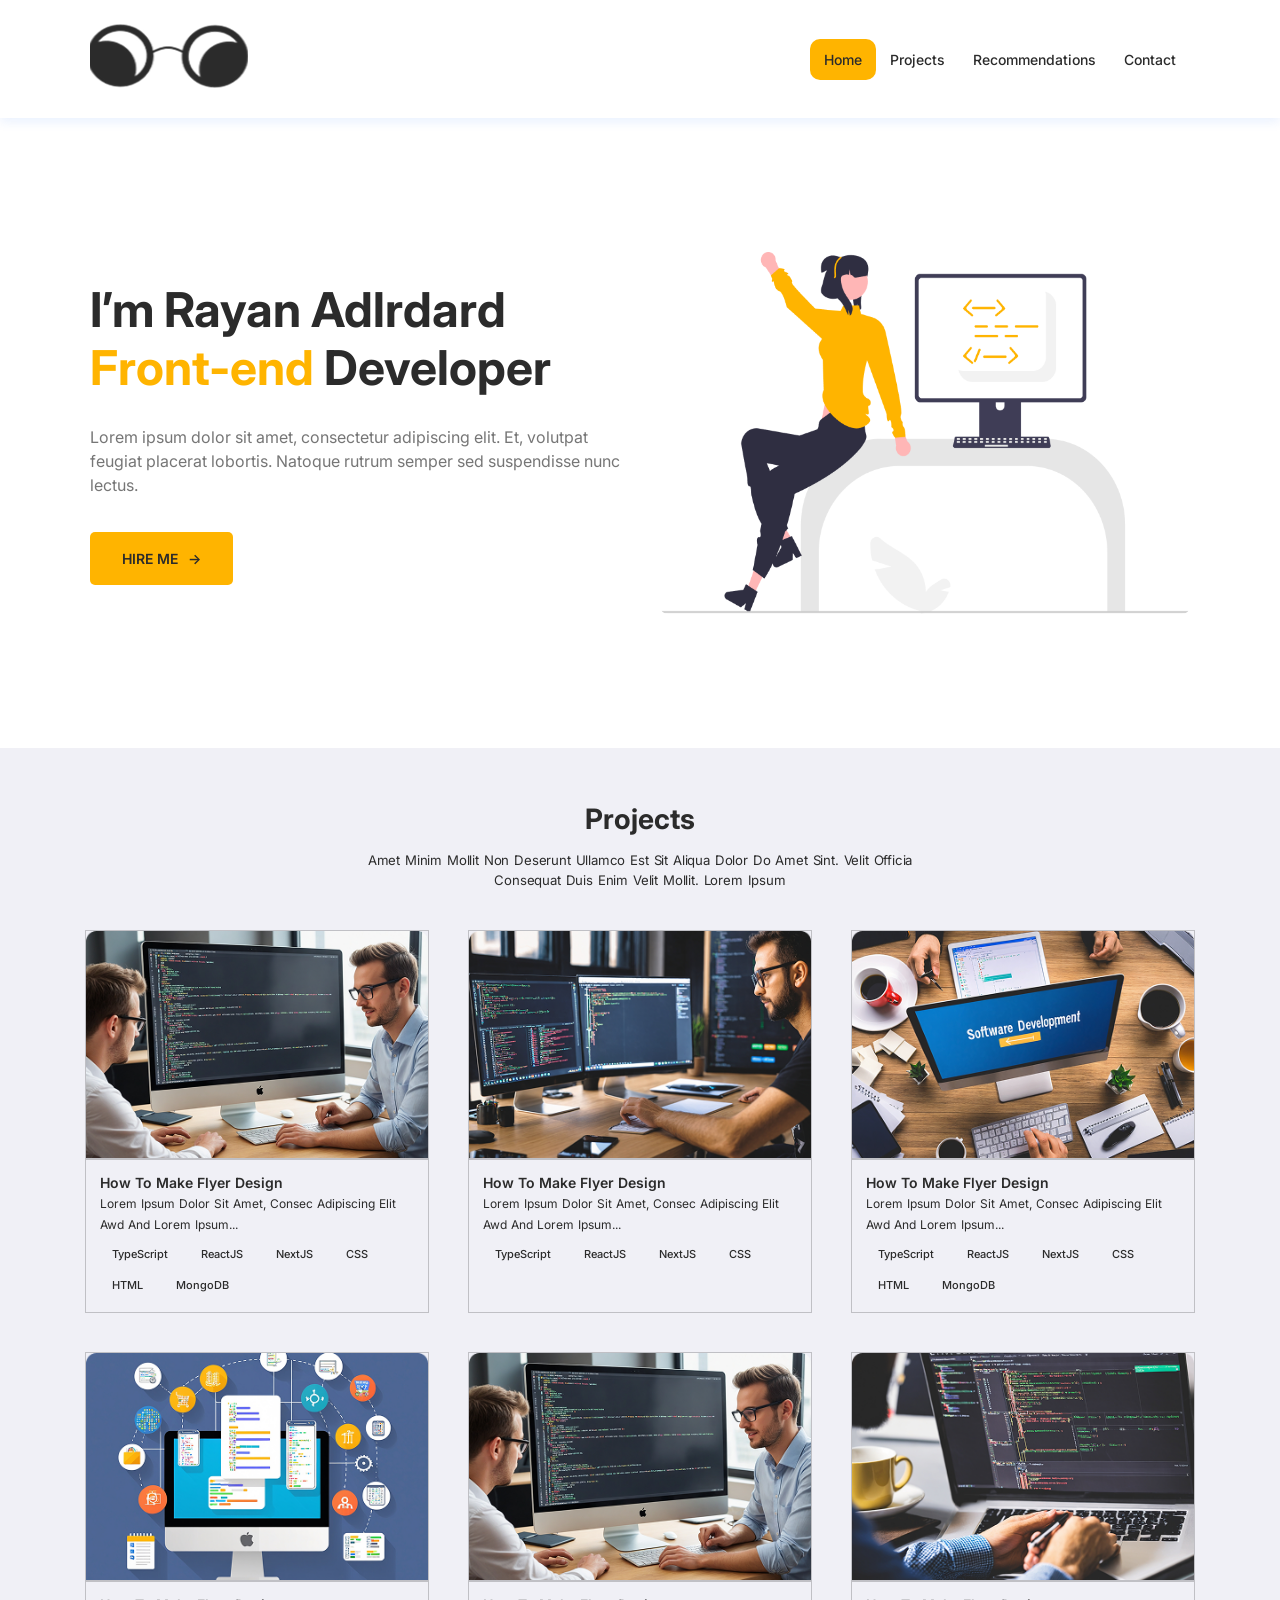
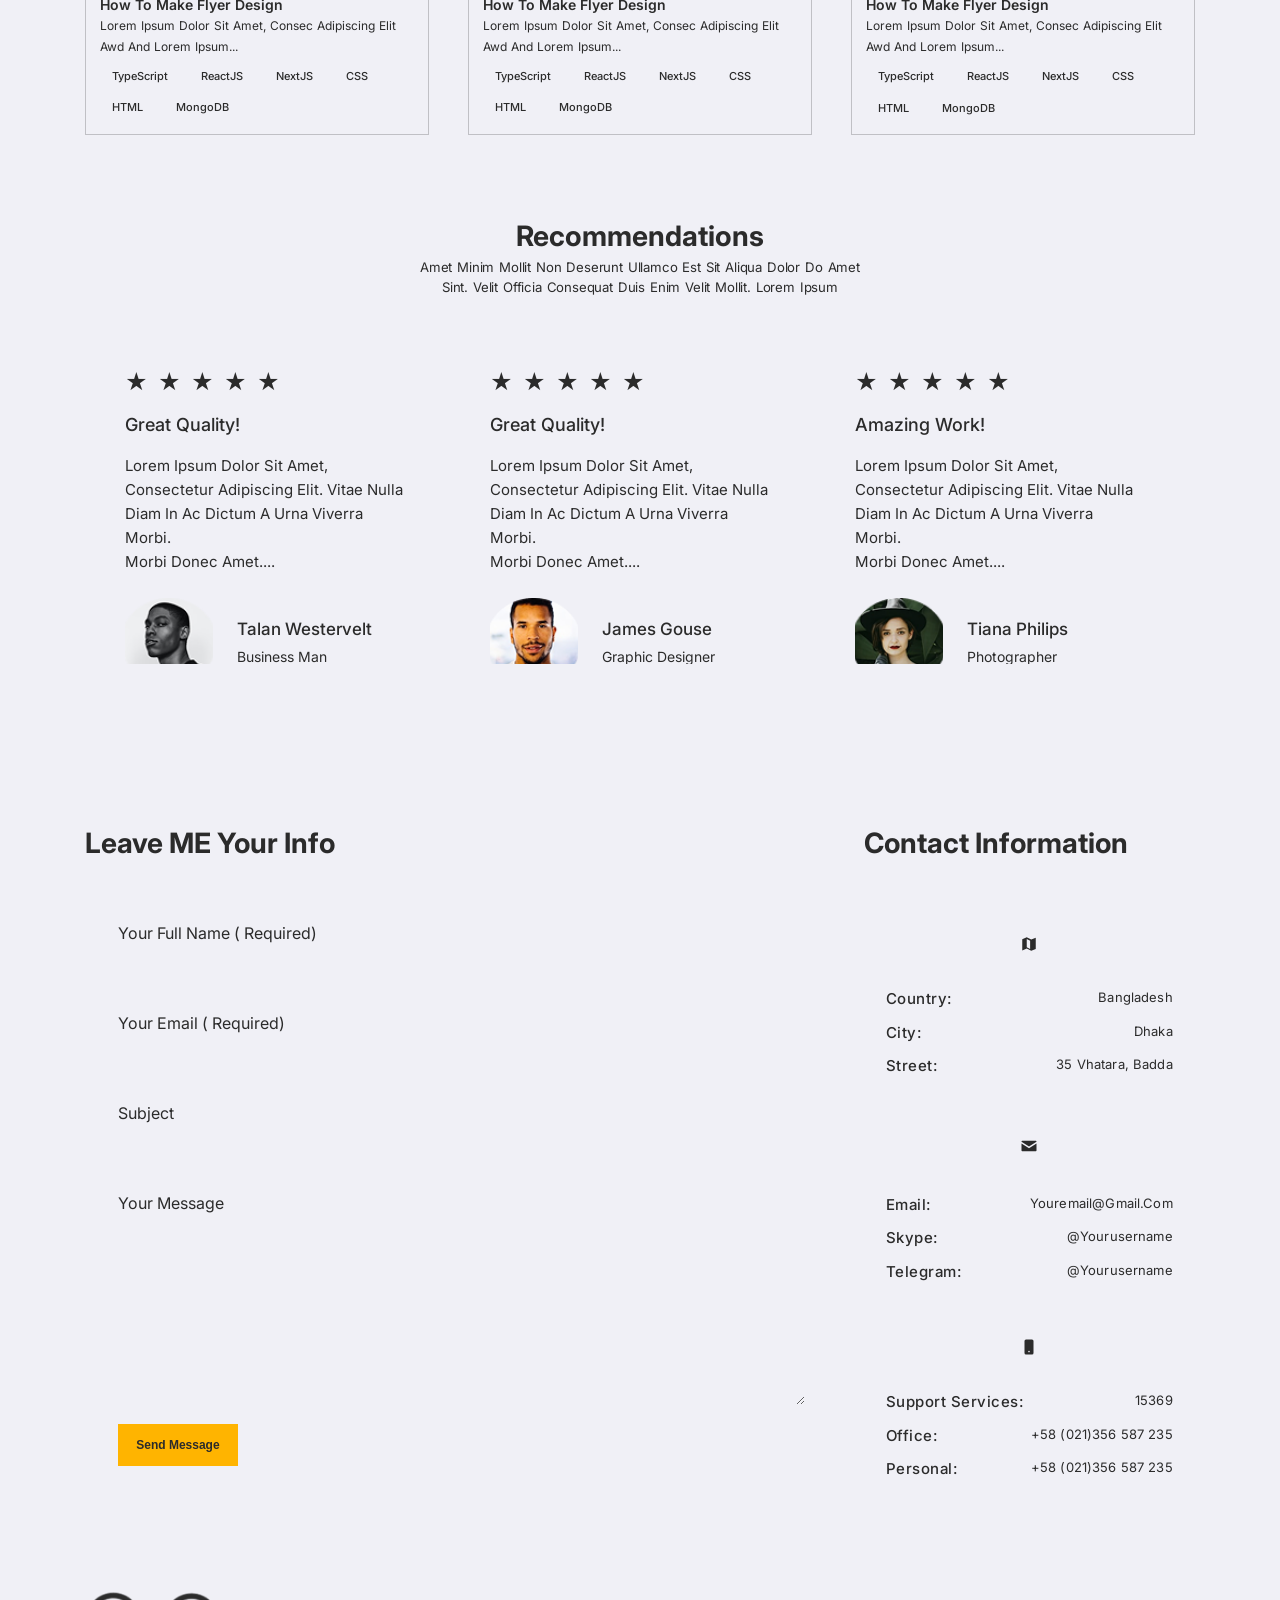
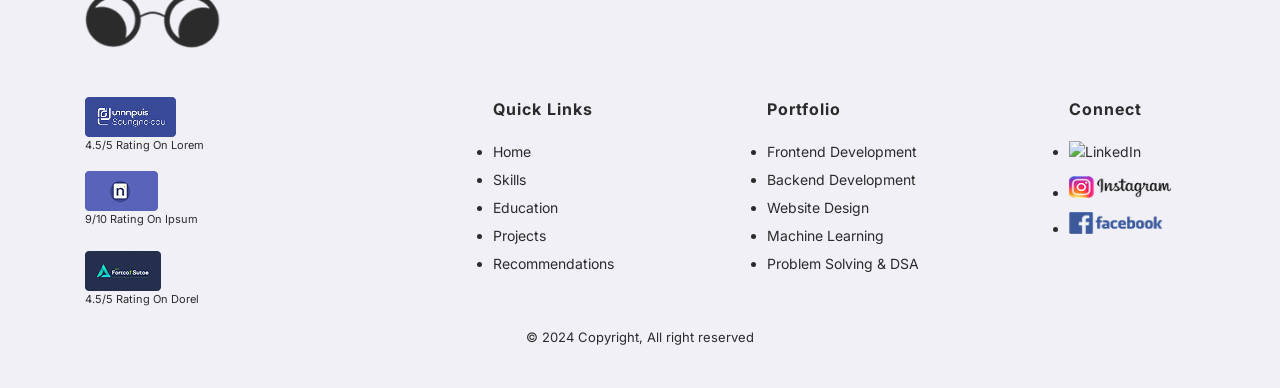
==== portfolio/index.html @ 2f387c41 "changes in the directory layout" ====
<!DOCTYPE html>
<html lang="en">
<head>
  <meta charset="UTF-8">
  <meta name="viewport" content="width=1440px, initial-scale=1.0">
  <title>Rayan Adlrdard | Portfolio</title>
  <link rel="preconnect" href="https://fonts.googleapis.com">
  <link rel="preconnect" href="https://fonts.gstatic.com" crossorigin>
  <link href="https://fonts.googleapis.com/css2?family=Inter:wght@400;500;600;700&display=swap" rel="stylesheet">
  <link rel="stylesheet" href="/css/style.css">
</head>
<body>
  <header class="header">
    <a href="#home" class="logo">
        <svg width="158" height="76" viewBox="0 0 158 76" fill="none" xmlns="http://www.w3.org/2000/svg" xmlns:xlink="http://www.w3.org/1999/xlink">
            <rect width="158" height="76" fill="url(#pattern0_1_824)"/>
            <defs>
                <pattern id="pattern0_1_824" patternContentUnits="objectBoundingBox" width="1" height="1">
                    <use xlink:href="#image0_1_824" transform="matrix(0.00624692 0 0 0.012987 -0.024741 0)"/>
                </pattern>
                <image id="image0_1_824" width="168" height="77" preserveAspectRatio="none" xlink:href="/assets/Logo.png"/>
            </defs>
        </svg>
    </a>

    <nav class="navbar">
      <a href="#home" class="active">Home</a>
      <a href="#projects">Projects</a>
      <a href="#recommendations">Recommendations</a>
      <a href="#contact">Contact</a>
    </nav>
  </header>

  <main>

    <!-- Hero -->
    <section id="home" class="hero">
      <div class="hero-content">
        <h1>
          I’m Rayan Adlrdard<br>
          <span>Front-end</span> Developer
        </h1>

        <p>
          Lorem ipsum dolor sit amet, consectetur adipiscing elit.
          Et, volutpat feugiat placerat lobortis. Natoque rutrum
          semper sed suspendisse nunc lectus.
        </p>

        <a href="#contact" class="btn">
          HIRE ME <span>→</span>
        </a>
      </div>

      <div class="hero-image">
        <img src="/assets/hero.png" alt="Developer illustration">
      </div>
    </section>

     <!-- 3. Projects Showcase -->
  <section class="projects" id="projects">
    <div class="projects-container">
      <div class="section-header">
        <h2 class="section-title">Projects</h2>
        <p class="section-subtitle">
          Amet minim mollit non deserunt ullamco est sit aliqua dolor do amet sint. Velit officia<br>consequat duis enim velit mollit. lorem ipsum
        </p>
      </div>

      <div class="project-grid">
        <!-- How to make Flyer Design -->
        <article class="project-card">
          <div class="project-cover">
            <img src="assets/project1.png" alt="How to make Flyer Design Preview" />
          </div>
          <div class="project-info">
            <h3 class="project-title">How to make Flyer Design</h3>
            <p class="project-desc">Lorem ipsum dolor sit amet, consec adipiscing elit awd and lorem ipsum...</p>
            <div class="project-tags">
              <span class="tag">TypeScript</span>
              <span class="tag">ReactJS</span>
              <span class="tag">NextJS</span>
              <span class="tag">CSS</span>
              <span class="tag">HTML</span>
              <span class="tag">MongoDB</span>
            </div>
          </div>
        </article>
         <!-- How to make Flyer Design -->
        <article class="project-card">
          <div class="project-cover">
            <img src="assets/project2.png" alt="How to make Flyer Design Preview" />
          </div>
          <div class="project-info">
            <h3 class="project-title">How to make Flyer Design</h3>
            <p class="project-desc">Lorem ipsum dolor sit amet, consec adipiscing elit awd and lorem ipsum...</p>
            <div class="project-tags">
              <span class="tag">TypeScript</span>
              <span class="tag">ReactJS</span>
              <span class="tag">NextJS</span>
              <span class="tag">CSS</span>
            </div>
          </div>
        </article>
         <!-- How to make Flyer Design -->
        <article class="project-card">
          <div class="project-cover">
            <img src="assets/project3.png" alt="How to make Flyer Design Preview" />
          </div>
          <div class="project-info">
            <h3 class="project-title">How to make Flyer Design</h3>
            <p class="project-desc">Lorem ipsum dolor sit amet, consec adipiscing elit awd and lorem ipsum...</p>
            <div class="project-tags">
              <span class="tag">TypeScript</span>
              <span class="tag">ReactJS</span>
              <span class="tag">NextJS</span>
              <span class="tag">CSS</span>
              <span class="tag">HTML</span>
              <span class="tag">MongoDB</span>
            </div>
          </div>
        </article>

         <!-- How to make Flyer Design -->
        <article class="project-card">
          <div class="project-cover">
            <img src="assets/project4.png" alt="How to make Flyer Design Preview" />
          </div>
          <div class="project-info">
            <h3 class="project-title">How to make Flyer Design</h3>
            <p class="project-desc">Lorem ipsum dolor sit amet, consec adipiscing elit awd and lorem ipsum...</p>
            <div class="project-tags">
              <span class="tag">TypeScript</span>
              <span class="tag">ReactJS</span>
              <span class="tag">NextJS</span>
              <span class="tag">CSS</span>
              <span class="tag">HTML</span>
              <span class="tag">MongoDB</span>
            </div>
          </div>
        </article>

        <!-- How to make Flyer Design -->
        <article class="project-card">
          <div class="project-cover">
            <img src="assets/project5.png" alt="How to make Flyer Design Preview" />
          </div>
          <div class="project-info">
            <h3 class="project-title">How to make Flyer Design</h3>
            <p class="project-desc">Lorem ipsum dolor sit amet, consec adipiscing elit awd and lorem ipsum...</p>
            <div class="project-tags">
              <span class="tag">TypeScript</span>
              <span class="tag">ReactJS</span>
              <span class="tag">NextJS</span>
              <span class="tag">CSS</span>
              <span class="tag">HTML</span>
              <span class="tag">MongoDB</span>
            </div>
          </div>
        </article>

        <!-- How to make Flyer Design -->
        <article class="project-card">
          <div class="project-cover">
            <img src="assets/project6.png" alt="How to make Flyer Design Preview" />
          </div>
          <div class="project-info">
            <h3 class="project-title">How to make Flyer Design</h3>
            <p class="project-desc">Lorem ipsum dolor sit amet, consec adipiscing elit awd and lorem ipsum...</p>
            <div class="project-tags">
              <span class="tag">TypeScript</span>
              <span class="tag">ReactJS</span>
              <span class="tag">NextJS</span>
              <span class="tag">CSS</span>
              <span class="tag">HTML</span>
              <span class="tag">MongoDB</span>
            </div>
          </div>
        </article>
      </div>
    </div>
  </section>

     <!-- 4. Recommendations -->
  <section class="recommendation" id="recommendations">
    <div class="recommendation-container">
      <div class="section-header">
        <h2 class="section-title" style="margin-bottom: 1px;">Recommendations</h2>
        <p class="section-subtitle">
          Amet minim mollit non deserunt ullamco est sit aliqua dolor do amet<br>sint. Velit officia consequat duis enim velit mollit. lorem ipsum
        </p>
      </div>
    </div>

    <div class="slider" id="recSlider" aria-roledescription="carousel" aria-label="Recommendations">
      <div class="slider-track">
        <article class="rec-card">
          <div class="rec-stars" role="img" aria-label="5 out of 5 stars">&#9733; &#9733; &#9733; &#9733; &#9733;</div>
          <h3 class="rec-title">Great Quality!</h3>
          <p class="rec-text">Lorem Ipsum Dolor Sit Amet,<br>Consectetur Adipiscing Elit. Vitae Nulla<br>Diam In Ac Dictum A Urna Viverra Morbi.<br>Morbi Donec Amet....</p>
          <div class="rec-author">
            <img class="rec-avatar" src="/assets/Profile 2.png" alt="Talan Westervelt" draggable="false" />
            <div>
              <p class="rec-name">Talan Westervelt</p>
              <p class="rec-role">Business Man</p>
            </div>
          </div>
        </article>
        <article class="rec-card">
          <div class="rec-stars" role="img" aria-label="5 out of 5 stars">&#9733; &#9733; &#9733; &#9733; &#9733;</div>
          <h3 class="rec-title">Great Quality!</h3>
          <p class="rec-text">Lorem Ipsum Dolor Sit Amet,<br>Consectetur Adipiscing Elit. Vitae Nulla<br>Diam In Ac Dictum A Urna Viverra Morbi.<br>Morbi Donec Amet....</p>
          <div class="rec-author">
            <img class="rec-avatar" src="/assets/Profile 3.png" alt="James Gouse" draggable="false" />
            <div>
              <p class="rec-name">James Gouse</p>
              <p class="rec-role">Graphic Designer</p>
            </div>
          </div>
        </article>
        <article class="rec-card">
          <div class="rec-stars" role="img" aria-label="5 out of 5 stars">&#9733; &#9733; &#9733; &#9733; &#9733;</div>
          <h3 class="rec-title">Amazing Work!</h3>
          <p class="rec-text">Lorem Ipsum Dolor Sit Amet,<br>Consectetur Adipiscing Elit. Vitae Nulla<br>Diam In Ac Dictum A Urna Viverra Morbi.<br>Morbi Donec Amet....</p>
          <div class="rec-author">
            <img class="rec-avatar" src="/assets/Profile1.png" alt="Tiana Philips" draggable="false" />
            <div>
              <p class="rec-name">Tiana Philips</p>
              <p class="rec-role">Photographer</p>
            </div>
          </div>
        </article>
        <article class="rec-card">
          <div class="rec-stars" role="img" aria-label="5 out of 5 stars">&#9733; &#9733; &#9733; &#9733; &#9733;</div>
          <h3 class="rec-title">Great Quality!</h3>
          <p class="rec-text">Lorem Ipsum Dolor Sit Amet,<br>Consectetur Adipiscing Elit. Vitae Nulla<br>Diam In Ac Dictum A Urna Viverra Morbi.<br>Morbi Donec Amet....</p>
          <div class="rec-author">
            <img class="rec-avatar" src="/assets/Profile 2.png" alt="Talan Westervelt" draggable="false" />
            <div>
              <p class="rec-name">Talan Westervelt</p>
              <p class="rec-role">Business Man</p>
            </div>
          </div>
        </article>
        <article class="rec-card">
          <div class="rec-stars" role="img" aria-label="5 out of 5 stars">&#9733; &#9733; &#9733; &#9733; &#9733;</div>
          <h3 class="rec-title">Great Quality!</h3>
          <p class="rec-text">Lorem Ipsum Dolor Sit Amet,<br>Consectetur Adipiscing Elit. Vitae Nulla<br>Diam In Ac Dictum A Urna Viverra Morbi.<br>Morbi Donec Amet....</p>
          <div class="rec-author">
            <img class="rec-avatar" src="/assets/Profile1.png" alt="James Gouse" draggable="false" />
            <div>
              <p class="rec-name">James Gouse</p>
              <p class="rec-role">Graphic Designer</p>
            </div>
          </div>
        </article>
      </div>
    </div>

    <div class="slider-dots" role="tablist" aria-label="Choose recommendation"></div>
  </section>
 <!-- 5. Contact -->
  <section class="contact" id="contact">
    <div class="contact-container">
      <div class="contact-grid">
        <h2 class="contact-heading">Leave ME Your Info</h2>
        <h2 class="contact-heading">Contact Information</h2>

        <form class="contact-form" id="contactForm" novalidate>
          <div class="field">
            <label for="fullName">Your Full Name ( Required)</label>
            <input type="text" id="fullName" name="fullName" autocomplete="name" required />
            <p class="field-error" aria-live="polite"></p>
          </div>
          <div class="field">
            <label for="email">Your Email ( Required)</label>
            <input type="email" id="email" name="email" autocomplete="email" required />
            <p class="field-error" aria-live="polite"></p>
          </div>
          <div class="field">
            <label for="subject">Subject</label>
            <input type="text" id="subject" name="subject" />
          </div>
          <div class="field">
            <label for="message">Your Message</label>
            <textarea id="message" name="message" rows="7"></textarea>
          </div>
          <button type="submit" class="btn btn-sm">Send Message</button>
          <p class="form-status" id="formStatus" role="status" aria-live="polite"></p>
        </form>

        <div class="contact-info">
          <div class="info-card">
            <span class="info-icon" aria-hidden="true">
              <svg width="18" height="18" viewBox="0 0 24 24" fill="currentColor"><path d="M9 3 3 5.5v15L9 18l6 3 6-2.5v-15L15 6 9 3zm0 2.4 4.5 2.2v11L9 16.4V5.4z"/></svg>
            </span>
            <dl>
              <div><dt>Country:</dt><dd>Bangladesh</dd></div>
              <div><dt>City:</dt><dd>Dhaka</dd></div>
              <div><dt>Street:</dt><dd>35 Vhatara, Badda</dd></div>
            </dl>
          </div>
          <div class="info-card" style="margin-top: 2px">
            <span class="info-icon" aria-hidden="true">
              <svg width="18" height="18" viewBox="0 0 24 24" fill="currentColor"><path d="M3 5h18a1 1 0 0 1 1 1v.4l-10 6.2L2 6.4V6a1 1 0 0 1 1-1zm19 3.7V18a1 1 0 0 1-1 1H3a1 1 0 0 1-1-1V8.7l10 6.2 10-6.2z"/></svg>
            </span>
            <dl style="margin-top: 30px;">
              <div><dt>Email:</dt><dd><a href="mailto:Youremail@Gmail.Com">Youremail@Gmail.Com</a></dd></div>
              <div><dt>Skype:</dt><dd>@Yourusername</dd></div>
              <div><dt>Telegram:</dt><dd>@Yourusername</dd></div>
            </dl>
          </div>
          <div class="info-card" style="padding-top: 20px;">
            <span class="info-icon" aria-hidden="true">
              <svg width="18" height="18" viewBox="0 0 24 24" fill="currentColor"><path d="M8 2h8a2 2 0 0 1 2 2v16a2 2 0 0 1-2 2H8a2 2 0 0 1-2-2V4a2 2 0 0 1 2-2zm4 17.2a1.1 1.1 0 1 0 0-2.2 1.1 1.1 0 0 0 0 2.2z"/></svg>
            </span>
            <dl>
              <div><dt>Support Services:</dt><dd>15369</dd></div>
              <div><dt>Office:</dt><dd>+58 (021)356 587 235</dd></div>
              <div><dt>Personal:</dt><dd>+58 (021)356 587 235</dd></div>
            </dl>
          </div>
        </div>
      </div>
    </div>
  </section>



<!-- 7. Footer -->

 <footer class="footer">
    <div class="footer-top">
      <a href="#home" class="footer-logo"><img src="/assets/Logo.png" alt="Brand Logo" /></a>

      <div class="footer-grid">
        <div class="footer-ratings">
          <figure><img src="/assets/badge1.png" alt="Platform 1" /><figcaption>4.5/5 Rating On Lorem</figcaption></figure>
          <figure><img src="/assets/badge2.png" alt="Platform 2" /><figcaption>9/10 Rating On Ipsum</figcaption></figure>
          <figure style="margin-top: 5px"><img src="/assets/badge3.png" alt="Platform 3" /><figcaption>4.5/5 Rating On Dorel</figcaption></figure>
        </div>

        <nav class="footer-col" aria-label="Quick links">
          <h4>Quick Links</h4>
          <ul>
            <li><a href="#home">Home</a></li>
            <li><a href="#skills">Skills</a></li>
            <li><a href="#education">Education</a></li>
            <li><a href="#projects">Projects</a></li>
            <li><a href="#recommendations">Recommendations</a></li>
          </ul>
        </nav>

        <div class="footer-col">
          <h4>Portfolio</h4>
          <ul>
            <li>Frontend Development</li>
            <li>Backend Development</li>
            <li>Website Design</li>
            <li>Machine Learning</li>
            <li>Problem Solving &amp; DSA</li>
          </ul>
        </div>

        <div class="footer-col footer-social">
          <h4>Connect</h4>
          <ul>
            <li><a href="#" aria-label="LinkedIn"><img src="assets/Linkedin.png" alt="LinkedIn" /></a></li>
            <li><a href="#" aria-label="Instagram"><img src="assets/Instagram.png" alt="Instagram" /></a></li>
            <li><a href="#" aria-label="Facebook"><img src="assets/Facebook.png" alt="Facebook" /></a></li>
          </ul>
        </div>
      </div>

    <div class="copyright">
      © 2024 Copyright, All right reserved
    </div>
  </footer>

</body>
</html>
---- css/style.css ----
* {
  margin: 0;
  padding: 0;
  box-sizing: border-box;
}

:root {
  --yellow: #FFB400;
  --dark: #2B2B2B;
  --text: #767676;
  --background: #F0F0F6;
  --white: #FFFFFF;
  --tag: #EFEFEF;
}

html {
  scroll-behavior: smooth;
}

body {
  font-family: "Inter", Arial, sans-serif;
  background: var(--background);
  color: var(--dark);
  line-height: 1.5;
}

a {
  color: inherit;
  text-decoration: none;
}

img {
  display: block;
  max-width: 100%;
}

.header {
  min-height: 92px;
  padding: 18px 7%;
  background: var(--white);
  display: flex;
  align-items: center;
  justify-content: space-between;
  gap: 30px;
  position: sticky;
  top: 0;
  z-index: 100;
  box-shadow: 0 4px 10px rgba(47, 122, 249, 0.10);
}

.logo img {
  height: 66.804px;
  width: auto;
  object-fit: contain;
}

.navbar {
  display: flex;
  justify-content: space-between;
  align-items: center;
}

.navbar a {
  padding: 10px 14px;
  border-radius: 10px;
  font-size: 14px;
  font-weight: 500;
  transition: 0.2s ease;
}

.navbar a:hover,
.navbar a.active {
  background: var(--yellow);
}

/* ==================== 2. HERO SECTION ==================== */
.hero {
  min-height: 630px;
  padding: 80px 7%;
  background: var(--white);
  display: grid;
  grid-template-columns: 1fr 1fr;
  align-items: center;
  gap: 40px;
}

.hero-content {
  max-width: 650px;
}

.hero h1 {
  font-size: clamp(40px, 4vw, 48px);
  line-height: 1.2;
  margin-bottom: 28px;
  font-weight: 700;
}

.hero h1 span {
  color: var(--yellow);
}

.hero p {
  max-width: 600px;
  color: var(--text);
  font-size: 16px;
  margin-bottom: 35px;
}

.btn {
  display: inline-flex;
  align-items: center;
  justify-content: center;
  gap: 10px;
  padding: 16px 32px;
  border: 0;
  border-radius: 5px;
  background: var(--yellow);
  color: var(--dark);
  font-size: 14px;
  font-weight: 600;
  cursor: pointer;
  transition: transform 0.2s ease, box-shadow 0.2s ease;
}

.btn:hover {
  transform: translateY(-2px);
  box-shadow: 0 8px 20px rgba(255, 180, 0, 0.25);
}

.hero-image {
  display: flex;
  justify-content: center;
  align-items: center;
}

.hero-image img {
  width: min(100%, 650px);
  border-radius: 8px;
}

.section {
  width: min(1244px, 86%);
  margin: 0 auto;
  padding: 90px 0;
}

.section-heading {
  max-width: 654px;
  margin: 0 auto 45px;
  text-align: center;
}

.section-heading h2 {
  font-size: 32px;
  line-height: 1.25;
  margin-bottom: 12px;
  text-transform: capitalize;
}

.section-heading p {
  color: var(--text);
  font-size: 15px;
}

.tags span {
  display: inline-flex;
  padding: 5px 14px;
  background: var(--tag);
  border-radius: 50px;
  border: 1px solid rgba(0, 0, 0, 0.05);
  font-size: 13px;
}

.muted {
  color: var(--text);
  margin-bottom: 15px;
}
/* ==================== 3. PROJECTS SHOWCASE ==================== */
.projects {
  padding: 50px 0;
}

.projects-container {
  margin: 0 85.263px;
}

.section-header {
  text-align: center;
  margin: 0 auto 39.555px;
}

.section-title {
  font-size: 28.128px;
  font-weight: 700;
  margin-bottom: 10.548px;
}

.section-subtitle {
  text-transform: capitalize;
  font-size: 13.185px;
  color: var(--text-muted);
  word-spacing: 1.2px;
  letter-spacing: -0.2px;
}

.project-grid {
  display: grid;
  grid-template-columns: repeat(3, 1fr);
  gap: 39px;
}

.project-card {
  background: var(--bg-card);
  border-radius: var(--radius-md);
  box-shadow: var(--shadow-card);
  overflow: hidden;
  display: flex;
  flex-direction: column;
  transition: transform 0.3s cubic-bezier(0.16, 1, 0.3, 1), box-shadow 0.3s ease;
}

.project-card:hover {
  transform: translateY(-6px);
  box-shadow: 0 10.548px 26.37px rgba(0, 0, 0, 0.2);
}

.project-cover {
  width: 100%;
  background-color: var(--input-bg);
  overflow: hidden;
}

.project-cover img {
  border: 1.5px solid rgba(0, 0, 0, 0.2);
  width: 100%;
  height: 100%;
  object-fit: cover;
  border-top-left-radius: var(--radius-md);
  border-top-right-radius: var(--radius-md);
}

.project-info {
  text-transform: capitalize;
  border: 0.5px solid rgba(0, 0, 0, 0.2);
  padding: 12px 14px 15px 14px;
  display: flex;
  flex-direction: column;
  flex-grow: 1;
  border-bottom-left-radius: var(--radius-md);
  border-bottom-right-radius: var(--radius-md);
}

.project-title {
  font-size: 14px;
  font-weight: 600;
  margin-bottom: 1px;
  color: var(--text-primary);
}

.project-desc {
  font-size: 12px;
  word-spacing: 1px;
  line-height: 1.7;
  color: var(--text-muted);
  margin-bottom: 8px;
}

.project-tags {
  display: flex;
  flex-wrap: wrap;
  gap: 9px;
}

.tag {
  display: inline-flex;
  align-items: center;
  background: var(--input-bg);
  color: var(--text-primary);
  font-size: 11px;
  font-weight: 500;
  padding: 3px 12px;
  border-radius: 50px;
}

/* ==================== 4. RECOMMENDATIONS (infinite carousel) ==================== */

/* The viewport clips the track, so the cards at both ends are cut off */
.recommendation {
  padding: 30px 0 60px;
}

.recommendation-container {
  margin: 0 97px;
}
.slider {
  margin: 0 97px;
  overflow: hidden;
  touch-action: pan-y;
  cursor: grab;
}
.slider.dragging { cursor: grabbing; }

.slider-track {
  --rec-gap: 24px;
  display: flex;
  gap: var(--rec-gap);
  width: max-content;
  will-change: transform;
}

.rec-card {
  flex: 0 0 341px;
  height: 327px;
  padding: 34px 28px 24px;
  background: var(--bg-card);
  user-select: none;
}

.rec-stars {
  color: var(--primary-accent);
  font-size: 22px;
  line-height: 1;
  letter-spacing: 2px;
  margin-bottom: 18px;
}

.rec-title {
  font-size: 18px;
  font-weight: 500;
  margin-bottom: 16px;
}

.rec-text {
  font-size: 15px;
  line-height: 1.6;
  color: var(--text-muted);
  margin-bottom: 24px;
}

.rec-author {
  display: flex;
  align-items: center;
  gap: 24px;
}

.rec-avatar {
  width: 88px;
  height: 88px;
  flex-shrink: 0;
  border-radius: var(--radius-round);
  object-fit: cover;
  background-color: var(--input-bg);
  pointer-events: none;
}

.rec-name {
  font-size: 17px;
  font-weight: 500;
  margin-bottom: 4px;
}

.rec-role {
  font-size: 14px;
  color: var(--text-muted);
}

.slider-dots {
  display: flex;
  justify-content: center;
  gap: 10px;
  margin-top: 48px;
}

.dot {
  width: 9px;
  height: 9px;
  border: 0;
  border-radius: var(--radius-round);
  background: #FFDF8C;
  cursor: pointer;
  transition: background-color 0.25s ease, transform 0.25s ease;
}
.dot.active {
  background: var(--primary-accent);
}

.dot:focus-visible,
.nav-link:focus-visible,
.btn:focus-visible,
.contact-form input:focus-visible,
.contact-form textarea:focus-visible {
  outline: 2px solid var(--text-primary);
  outline-offset: 3px;
}


/* ==================== 5. CONTACT ==================== */
.contact {
  padding: 50px 0 55px;
}

.contact-container {
  margin: 0 85.263px;
}

.contact-grid {
  display: grid;
  grid-template-columns: minmax(0, 846fr) minmax(0, 372fr);
  column-gap: 26px;
}

.contact-heading {
  font-size: 28px;
  font-weight: 700;
  margin-bottom: 40px;
}

.contact-form {
  background: var(--bg-card);
  padding: 0 33px 0;
  align-self: start;
}

.field { margin-top: 17px; }

.field label {
  display: block;
  font-size: 16px;
  color: var(--text-muted);
  margin-bottom: 5px;
}

.field input,
.field textarea {
  display: block;
  width: 100%;
  border: 0;
  border-radius: var(--radius-sm);
  background: var(--input-bg);
  color: var(--text-primary);
  padding: 0 16px;
  height: 43.95px;
  font-size: 15px;
}

.field textarea {
  height: 184.59px;
  padding: 14px 16px;
  resize: vertical;
}

.field.invalid input { box-shadow: inset 0 0 0 2px #D64545; }

.field-error {
  min-height: 0;
  margin-top: 6px;
  font-size: 13px;
  color: #D64545;
}

.btn-sm {
  margin-top: 19px;
  padding: 14px 18px;
  font-size: 12px;
  border: 0;
  border-radius: var(--radius-sm);
}

.form-status {
  margin-top: 16px;
  font-size: 14px;
  color: var(--text-muted);
}
.form-status.success { color: #2E8B57; }

.contact-info {
  display: flex;
  flex-direction: column;
  gap: 15px;
}

.info-card {
  background: var(--bg-card);
  padding: 22px;
  padding-bottom: 11px;
}

.info-icon {
  display: grid;
  place-items: center;
  width: 36px;
  height: 36px;
  margin: 0 auto 26px;
  border-radius: var(--radius-round);
  background: var(--primary-accent);
  color: var(--text-primary);
}

.info-card dl > div {
  display: flex;
  justify-content: space-between;
  align-items: baseline;
  gap: 12px;
  margin-top: 11px;
}

.info-card dt {
  letter-spacing: 0.5px;
  font-size: 15px;
  font-weight: 500;
  align-self: center;
}

.info-card dd {
  letter-spacing: 0.15px;
  font-size: 13px;
  color: var(--text-muted);
  text-align: right;
}

.info-card dd a:hover { color: var(--primary-accent); }


/* ==================== 6. PARTNERS ==================== */

.partners-container {
  margin: 0 206.565px;
  display: grid;
  grid-template-columns: repeat(4, 1fr);
  align-items: center;
  justify-items: center;
  gap: 125px;
}

.partners-container img {
  height: 126.576px;
  width: auto;
  object-fit: contain;
}


/* ==================== 7. FOOTER ==================== */

.footer {
  padding: 40px 0;
}

.footer-top {
  margin: 0 85.263px;
}

.footer-logo img {
  width: auto;
  height: 66px;
}

.footer-grid {
  display:grid;
  grid-template-columns: 408px 274px 302px 1fr;
  margin-top: 44px;
}

.footer-ratings {
  display: flex;
  flex-direction: column;
  gap: 18px;
}

.footer-rating img{
  height: 35px;
  width: auto;
}

.footer-ratings figcaption {
  font-size: 11px;
  color: var(--text-muted);
}
.footer-col h4 {
  letter-spacing: 1px;
  font-size: 16px;
  font-weight: 700;
  margin-bottom: 20px;
}

.footer-col li {
  font-size: 14px;
  margin-bottom: 7px;
}

.footer-col a:hover { color: var(--primary-accent); }

.footer-social li { margin-bottom: 13.5px; }
.footer-social img { height: 22px; width: auto; }


.copyright {
  display: flex;
  align-items: center;
  justify-content: center;
  gap: 8px;
  margin-top: 21px;
  font-size: 13px;
  color: var(--text-muted);
}

.copy-mark {
  display: inline-grid;
  place-items: center;
  width: 18px;
  height: 18px;
  border: 1px solid var(--text-muted);
  border-radius: var(--radius-round);
  font-size: 11px;
}



/* ==================== RESPONSIVE ==================== */

@media (max-width: 1000px) {
  .header {
    flex-direction: column;
  }

  .navbar {
    justify-content: center;
  }

  .hero {
    grid-template-columns: 1fr;
    text-align: center;
  }

  .hero-content {
    margin: auto;
  }

  .hero p {
    margin-left: auto;
    margin-right: auto;
  }

  .projects-grid,
  .recommendation-grid {
    grid-template-columns: repeat(2, 1fr);
  }

  .contact-section {
    grid-template-columns: 1fr;
  }

  .footer-top {
    flex-direction: column;
  }

  .footer-columns {
    flex-wrap: wrap;
  }
}

@media (max-width: 600px) {
  .header {
    padding: 15px 5%;
  }

  .navbar {
    gap: 5px;
  }

  .navbar a {
    font-size: 13px;
    padding: 8px 9px;
  }

  .hero {
    padding: 60px 5%;
  }

  .section {
    width: 90%;
    padding: 65px 0;
  }

  .section-heading h2,
  .contact-form-wrapper h2,
  .contact-info > h2 {
    font-size: 28px;
  }

  .projects-grid,
  .recommendation-grid {
    grid-template-columns: 1fr;
  }

  .contact-form {
    padding: 20px;
  }

  .footer-top {
    width: 90%;
  }

  .footer-columns {
    flex-direction: column;
    gap: 30px;
  }
}
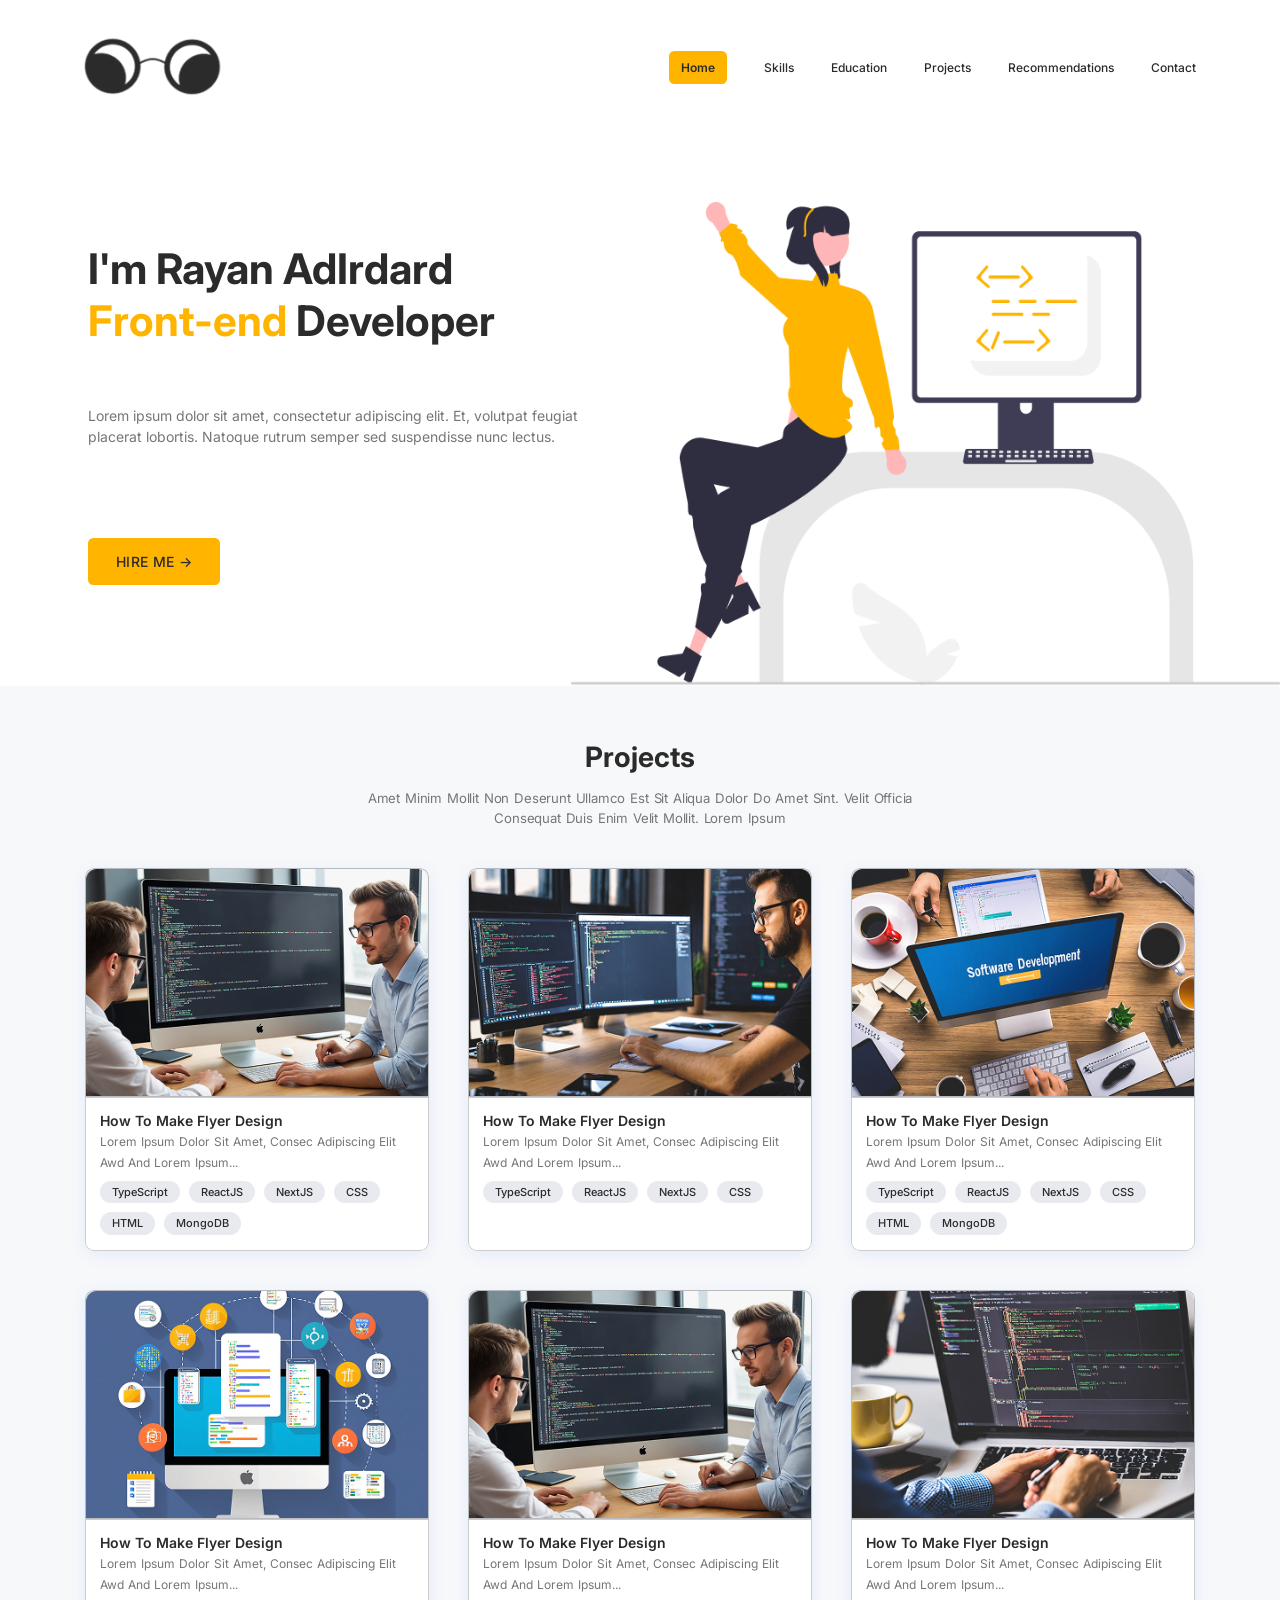
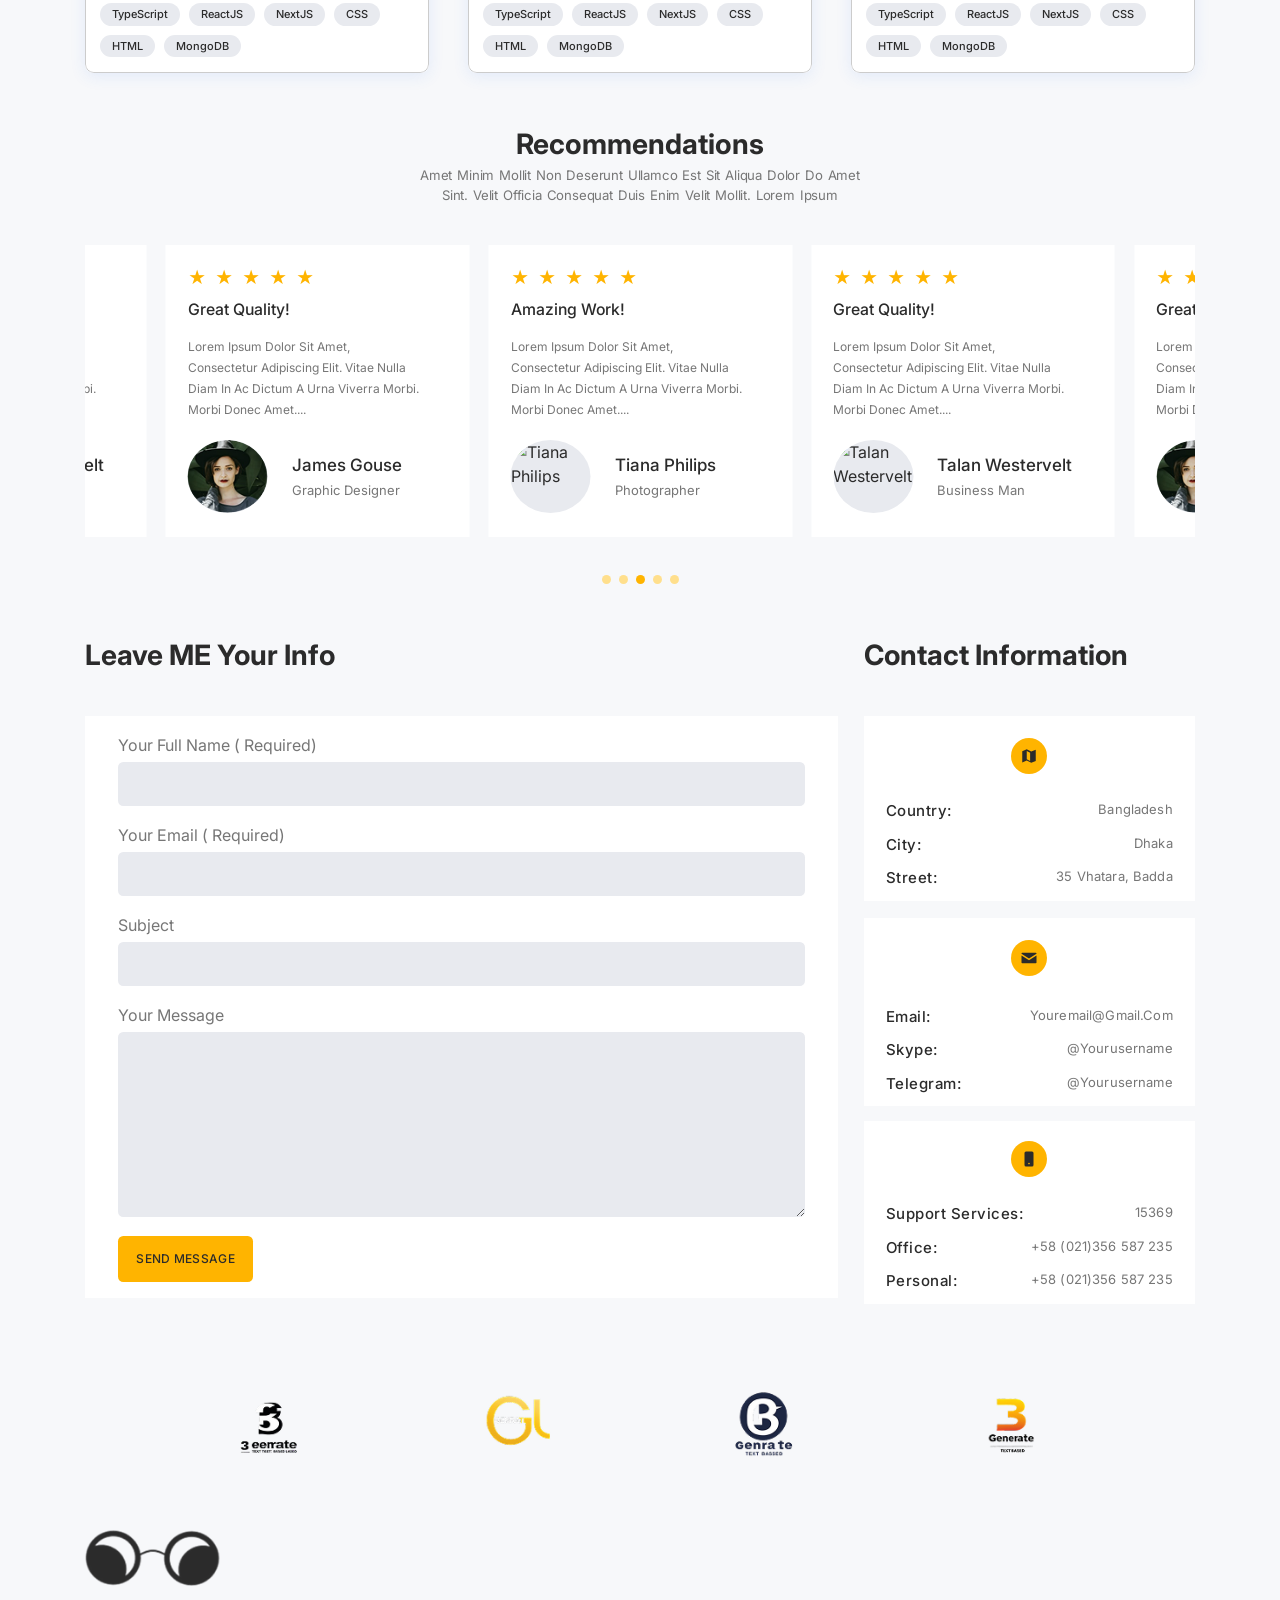
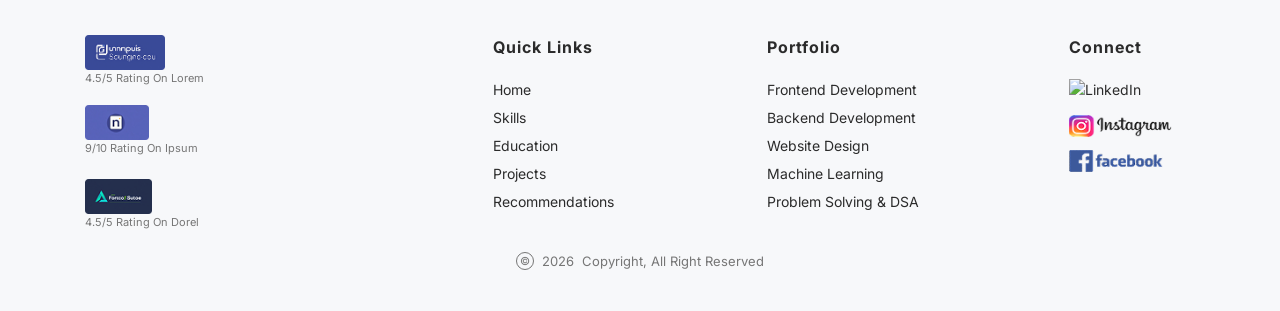
==== commit bca63be3: "pixel perfect the entire site" ====
--- a/portfolio/index.html
+++ b/portfolio/index.html
@@ -1,63 +1,49 @@
 <!DOCTYPE html>
 <html lang="en">
 <head>
-  <meta charset="UTF-8">
-  <meta name="viewport" content="width=1440px, initial-scale=1.0">
-  <title>Rayan Adlrdard | Portfolio</title>
+  <meta charset="UTF-8" />
+  <meta name="viewport" content="width=device-width, initial-scale=1.0" />
+  <title>Frontend Engineering Portfolio</title>
   <link rel="preconnect" href="https://fonts.googleapis.com">
   <link rel="preconnect" href="https://fonts.gstatic.com" crossorigin>
   <link href="https://fonts.googleapis.com/css2?family=Inter:wght@400;500;600;700&display=swap" rel="stylesheet">
-  <link rel="stylesheet" href="/css/style.css">
+  <link rel="stylesheet" href="css/reset.css" />
+  <link rel="stylesheet" href="css/style.css" />
 </head>
 <body>
-  <header class="header">
-    <a href="#home" class="logo">
-        <svg width="158" height="76" viewBox="0 0 158 76" fill="none" xmlns="http://www.w3.org/2000/svg" xmlns:xlink="http://www.w3.org/1999/xlink">
-            <rect width="158" height="76" fill="url(#pattern0_1_824)"/>
-            <defs>
-                <pattern id="pattern0_1_824" patternContentUnits="objectBoundingBox" width="1" height="1">
-                    <use xlink:href="#image0_1_824" transform="matrix(0.00624692 0 0 0.012987 -0.024741 0)"/>
-                </pattern>
-                <image id="image0_1_824" width="168" height="77" preserveAspectRatio="none" xlink:href="/assets/Logo.png"/>
-            </defs>
-        </svg>
-    </a>
-
+  <!-- Global Navigation -->
+  <header class="navbar-wrapper">
     <nav class="navbar">
-      <a href="#home" class="active">Home</a>
-      <a href="#projects">Projects</a>
-      <a href="#recommendations">Recommendations</a>
-      <a href="#contact">Contact</a>
+      <a href="#" class="logo">
+        <img src="assets/Logo.png" alt="Brand Logo" />
+      </a>
+      <ul class="nav-links">
+        <li><a href="#home" class="nav-link active">Home</a></li>
+        <li><a href="#skills" class="nav-link">Skills</a></li>
+        <li><a href="#education" class="nav-link">Education</a></li>
+        <li><a href="#projects" class="nav-link">Projects</a></li>
+        <li><a href="#recommendations" class="nav-link">Recommendations</a></li>
+        <li><a href="#contact" class="nav-link">Contact</a></li>
+      </ul>
     </nav>
   </header>
-
-  <main>
-
-    <!-- Hero -->
-    <section id="home" class="hero">
-      <div class="hero-content">
-        <h1>
-          I’m Rayan Adlrdard<br>
-          <span>Front-end</span> Developer
-        </h1>
-
-        <p>
-          Lorem ipsum dolor sit amet, consectetur adipiscing elit.
-          Et, volutpat feugiat placerat lobortis. Natoque rutrum
-          semper sed suspendisse nunc lectus.
-        </p>
-
-        <a href="#contact" class="btn">
-          HIRE ME <span>→</span>
-        </a>
-      </div>
-
-      <div class="hero-image">
-        <img src="/assets/hero.png" alt="Developer illustration">
-      </div>
-    </section>
-
-     <!-- 3. Projects Showcase -->
+  <!-- 2. Hero Section -->
+  <section class="hero" id="home">
+    <div class="hero-content">
+      <h1 class="hero-title">
+        I'm Rayan AdIrdard <br>
+        <span class="highlight">Front-end</span> Developer
+      </h1>
+      <p class="hero-description">
+        Lorem ipsum dolor sit amet, consectetur adipiscing elit. Et, volutpat feugiat<br>placerat lobortis. Natoque rutrum semper sed suspendisse nunc lectus.</p>
+      <a href="#contact" class="btn">HIRE ME &rarr;</a>
+    </div>
+
+    <div class="hero-image">
+      <img src="assets/hero.png" alt="Developer desk illustration" />
+    </div>
+  </section>
+  <!-- 3. Projects Showcase -->
   <section class="projects" id="projects">
     <div class="projects-container">
       <div class="section-header">
@@ -86,7 +72,8 @@
             </div>
           </div>
         </article>
-         <!-- How to make Flyer Design -->
+
+        <!-- How to make Flyer Design -->
         <article class="project-card">
           <div class="project-cover">
             <img src="assets/project2.png" alt="How to make Flyer Design Preview" />
@@ -102,7 +89,8 @@
             </div>
           </div>
         </article>
-         <!-- How to make Flyer Design -->
+
+        <!-- How to make Flyer Design -->
         <article class="project-card">
           <div class="project-cover">
             <img src="assets/project3.png" alt="How to make Flyer Design Preview" />
@@ -121,7 +109,7 @@
           </div>
         </article>
 
-         <!-- How to make Flyer Design -->
+        <!-- How to make Flyer Design -->
         <article class="project-card">
           <div class="project-cover">
             <img src="assets/project4.png" alt="How to make Flyer Design Preview" />
@@ -181,7 +169,7 @@
     </div>
   </section>
 
-     <!-- 4. Recommendations -->
+  <!-- 4. Recommendations -->
   <section class="recommendation" id="recommendations">
     <div class="recommendation-container">
       <div class="section-header">
@@ -199,7 +187,7 @@
           <h3 class="rec-title">Great Quality!</h3>
           <p class="rec-text">Lorem Ipsum Dolor Sit Amet,<br>Consectetur Adipiscing Elit. Vitae Nulla<br>Diam In Ac Dictum A Urna Viverra Morbi.<br>Morbi Donec Amet....</p>
           <div class="rec-author">
-            <img class="rec-avatar" src="/assets/Profile 2.png" alt="Talan Westervelt" draggable="false" />
+            <img class="rec-avatar" src="assets/Profile3.png" alt="Talan Westervelt" draggable="false" />
             <div>
               <p class="rec-name">Talan Westervelt</p>
               <p class="rec-role">Business Man</p>
@@ -211,7 +199,7 @@
           <h3 class="rec-title">Great Quality!</h3>
           <p class="rec-text">Lorem Ipsum Dolor Sit Amet,<br>Consectetur Adipiscing Elit. Vitae Nulla<br>Diam In Ac Dictum A Urna Viverra Morbi.<br>Morbi Donec Amet....</p>
           <div class="rec-author">
-            <img class="rec-avatar" src="/assets/Profile 3.png" alt="James Gouse" draggable="false" />
+            <img class="rec-avatar" src="assets/Profile1.png" alt="James Gouse" draggable="false" />
             <div>
               <p class="rec-name">James Gouse</p>
               <p class="rec-role">Graphic Designer</p>
@@ -223,7 +211,7 @@
           <h3 class="rec-title">Amazing Work!</h3>
           <p class="rec-text">Lorem Ipsum Dolor Sit Amet,<br>Consectetur Adipiscing Elit. Vitae Nulla<br>Diam In Ac Dictum A Urna Viverra Morbi.<br>Morbi Donec Amet....</p>
           <div class="rec-author">
-            <img class="rec-avatar" src="/assets/Profile1.png" alt="Tiana Philips" draggable="false" />
+            <img class="rec-avatar" src="assets/Profile2.png" alt="Tiana Philips" draggable="false" />
             <div>
               <p class="rec-name">Tiana Philips</p>
               <p class="rec-role">Photographer</p>
@@ -235,7 +223,7 @@
           <h3 class="rec-title">Great Quality!</h3>
           <p class="rec-text">Lorem Ipsum Dolor Sit Amet,<br>Consectetur Adipiscing Elit. Vitae Nulla<br>Diam In Ac Dictum A Urna Viverra Morbi.<br>Morbi Donec Amet....</p>
           <div class="rec-author">
-            <img class="rec-avatar" src="/assets/Profile 2.png" alt="Talan Westervelt" draggable="false" />
+            <img class="rec-avatar" src="assets/Profile3.png" alt="Talan Westervelt" draggable="false" />
             <div>
               <p class="rec-name">Talan Westervelt</p>
               <p class="rec-role">Business Man</p>
@@ -247,7 +235,7 @@
           <h3 class="rec-title">Great Quality!</h3>
           <p class="rec-text">Lorem Ipsum Dolor Sit Amet,<br>Consectetur Adipiscing Elit. Vitae Nulla<br>Diam In Ac Dictum A Urna Viverra Morbi.<br>Morbi Donec Amet....</p>
           <div class="rec-author">
-            <img class="rec-avatar" src="/assets/Profile1.png" alt="James Gouse" draggable="false" />
+            <img class="rec-avatar" src="assets/Profile1.png" alt="James Gouse" draggable="false" />
             <div>
               <p class="rec-name">James Gouse</p>
               <p class="rec-role">Graphic Designer</p>
@@ -259,7 +247,8 @@
 
     <div class="slider-dots" role="tablist" aria-label="Choose recommendation"></div>
   </section>
- <!-- 5. Contact -->
+
+  <!-- 5. Contact -->
   <section class="contact" id="contact">
     <div class="contact-container">
       <div class="contact-grid">
@@ -325,19 +314,26 @@
     </div>
   </section>
 
-
-
-<!-- 7. Footer -->
-
- <footer class="footer">
-    <div class="footer-top">
-      <a href="#home" class="footer-logo"><img src="/assets/Logo.png" alt="Brand Logo" /></a>
+  <!-- 6. Partner logos -->
+  <section class="partners" aria-label="Partners">
+    <div class="partners-container">
+      <img src="assets/Partner1.png" alt="Partner 1" />
+      <img src="assets/Partner2.png" alt="Partner 2" />
+      <img src="assets/Partner3.png" alt="Partner 3" />
+      <img src="assets/Partner4.png" alt="Partner 4" />
+    </div>
+  </section>
+
+  <!-- 7. Footer -->
+  <footer class="footer">
+    <div class="footer-container">
+      <a href="#home" class="footer-logo"><img src="assets/Logo.png" alt="Brand Logo" /></a>
 
       <div class="footer-grid">
         <div class="footer-ratings">
-          <figure><img src="/assets/badge1.png" alt="Platform 1" /><figcaption>4.5/5 Rating On Lorem</figcaption></figure>
-          <figure><img src="/assets/badge2.png" alt="Platform 2" /><figcaption>9/10 Rating On Ipsum</figcaption></figure>
-          <figure style="margin-top: 5px"><img src="/assets/badge3.png" alt="Platform 3" /><figcaption>4.5/5 Rating On Dorel</figcaption></figure>
+          <figure><img src="assets/badge1.png" alt="Platform 1" /><figcaption>4.5/5 Rating On Lorem</figcaption></figure>
+          <figure><img src="assets/badge2.png" alt="Platform 2" /><figcaption>9/10 Rating On Ipsum</figcaption></figure>
+          <figure style="margin-top: 5px"><img src="assets/badge3.png" alt="Platform 3" /><figcaption>4.5/5 Rating On Dorel</figcaption></figure>
         </div>
 
         <nav class="footer-col" aria-label="Quick links">
@@ -372,10 +368,10 @@
         </div>
       </div>
 
-    <div class="copyright">
-      © 2024 Copyright, All right reserved
+      <p class="copyright"><span class="copy-mark" aria-hidden="true">&copy;</span> <span id="year">2026</span> Copyright, All Right Reserved</p>
     </div>
   </footer>
 
+  <script src="js/main.js"></script>
 </body>
 </html>
--- a/portfolio/css/style.css
+++ b/portfolio/css/style.css
@@ -0,0 +1,576 @@
+:root {
+  /* Colors */
+  --primary-accent: #FFB400;
+  --bg-page: #F7F8FA;
+  --bg-card: #FFFFFF;
+  --text-primary: #2B2B2B;
+  --text-muted: #767676;
+  --input-bg: #E8EAEF;
+
+  /* Layout & Spacing */
+  --radius-sm: 5.274px;
+  --radius-md: 8.79px;
+  --radius-round: 50%;
+  --shadow-card: 0 3.516px 15.822px rgba(47, 122, 249, 0.1);
+
+  /* Typography */
+  --font-family: 'Inter', -apple-system, BlinkMacSystemFont, sans-serif;
+}
+
+body {
+  font-family: var(--font-family);
+  background-color: var(--bg-page);
+  color: var(--text-primary);
+}
+
+/* ==================== 1. NAVIGATION BAR ==================== */
+.navbar-wrapper {
+  position: static ;
+  top: 0;
+  z-index: 100;
+  background-color: var(--bg-card);
+  padding: 32.75px 84px;
+}
+
+.navbar {
+  display: flex;
+  justify-content: space-between;
+  align-items: center;
+}
+
+.logo img {
+  height: 66.804px;
+  width: auto;
+  object-fit: contain;
+}
+
+.nav-links {
+  display: flex;
+  align-items: center;
+  gap: 37px;
+}
+
+.nav-link {
+  font-size: 12px;
+  font-weight: 500;
+  color: var(--text-primary);
+  border-radius: var(--radius-sm);
+  transition: color 0.25s ease, background-color 0.25s ease;
+}
+
+.nav-link:hover {
+  color: var(--primary-accent);
+}
+
+.nav-link.active {
+  background-color: var(--primary-accent);
+  color: var(--text-primary);
+  font-weight: 600;
+  padding: 9px 12px;
+}
+
+/* ==================== 2. HERO SECTION ==================== */
+.hero {
+  position: relative;
+  height: 553.77px;
+  padding: 71.199px 88px;
+  background: var(--bg-card);
+  box-sizing: border-box;
+  overflow: hidden;
+}
+.hero-content {
+  font-size: 14px;
+  width: 42%;
+  padding-top: 39.555px;
+  position: absolute;
+}
+
+.hero-title {
+  font-size: 42.192px;
+  line-height: 1.236;
+  color: var(--text-primary);
+}
+
+.hero-title .highlight {
+  color: var(--primary-accent);
+}
+
+.hero-description {
+  margin: 58.014px 0 91px 0;
+  color: var(--text-muted);
+}
+
+.btn {
+  display: inline-block;
+  padding: 13px 28px;
+  background-color: var(--primary-accent);
+  color: var(--text-primary);
+  font-weight: 500;
+  letter-spacing: 0.025em;
+  text-transform: uppercase;
+  border-radius: var(--radius-sm);
+  cursor: pointer;
+  transition: transform 0.2s ease, box-shadow 0.2s ease;
+}
+
+.btn:hover {
+  transform: translateY(-2px);
+  box-shadow: 0 5.274px 12.306px rgba(255, 180, 0, 0.35);
+}
+
+/* Hero Artboard & Floating Geometrics */
+
+.hero-image {
+  position: absolute;
+  bottom: 0;
+  right: 0;
+  height: 483.81px; /* Truncated from 483.81039px for standard CSS precision */
+  display: flex;
+}
+
+/* ==================== 3. PROJECTS SHOWCASE ==================== */
+.projects {
+  padding: 50px 0;
+}
+
+.projects-container {
+  margin: 0 85.263px;
+}
+
+.section-header {
+  text-align: center;
+  margin: 0 auto 39.555px;
+}
+
+.section-title {
+  font-size: 28.128px;
+  font-weight: 700;
+  margin-bottom: 10.548px;
+}
+
+.section-subtitle {
+  text-transform: capitalize;
+  font-size: 13.185px;
+  color: var(--text-muted);
+  word-spacing: 1.2px;
+  letter-spacing: -0.2px;
+}
+
+.project-grid {
+  display: grid;
+  grid-template-columns: repeat(3, 1fr);
+  gap: 39px;
+}
+
+.project-card {
+  background: var(--bg-card);
+  border-radius: var(--radius-md);
+  box-shadow: var(--shadow-card);
+  overflow: hidden;
+  display: flex;
+  flex-direction: column;
+  transition: transform 0.3s cubic-bezier(0.16, 1, 0.3, 1), box-shadow 0.3s ease;
+}
+
+.project-card:hover {
+  transform: translateY(-6px);
+  box-shadow: 0 10.548px 26.37px rgba(0, 0, 0, 0.2);
+}
+
+.project-cover {
+  width: 100%;
+  background-color: var(--input-bg);
+  overflow: hidden;
+}
+
+.project-cover img {
+  border: 1.5px solid rgba(0, 0, 0, 0.2);
+  width: 100%;
+  height: 100%;
+  object-fit: cover;
+  border-top-left-radius: var(--radius-md);
+  border-top-right-radius: var(--radius-md);
+}
+
+.project-info {
+  text-transform: capitalize;
+  border: 0.5px solid rgba(0, 0, 0, 0.2);
+  padding: 12px 14px 15px 14px;
+  display: flex;
+  flex-direction: column;
+  flex-grow: 1;
+  border-bottom-left-radius: var(--radius-md);
+  border-bottom-right-radius: var(--radius-md);
+}
+
+.project-title {
+  font-size: 14px;
+  font-weight: 600;
+  margin-bottom: 1px;
+  color: var(--text-primary);
+}
+
+.project-desc {
+  font-size: 12px;
+  word-spacing: 1px;
+  line-height: 1.7;
+  color: var(--text-muted);
+  margin-bottom: 8px;
+}
+
+.project-tags {
+  display: flex;
+  flex-wrap: wrap;
+  gap: 9px;
+}
+
+.tag {
+  display: inline-flex;
+  align-items: center;
+  background: var(--input-bg);
+  color: var(--text-primary);
+  font-size: 11px;
+  font-weight: 500;
+  padding: 3px 12px;
+  border-radius: 50px;
+}
+/* ==================== 4. RECOMMENDATIONS (infinite carousel) ==================== */
+
+/* The viewport clips the track, so the cards at both ends are cut off */
+.slider {
+  margin: 0 85px;
+  overflow: hidden;
+  touch-action: pan-y;
+  cursor: grab;
+}
+.slider.dragging { cursor: grabbing; }
+
+.slider-track {
+  display: flex;
+  gap: 19.5px;
+  will-change: transform;
+}
+
+.rec-card {
+  flex: 0 0 303.39px;
+  padding: 23.733px 21.975px;
+  padding-right: 0;
+  background: var(--bg-card);
+  user-select: none;
+}
+
+.rec-stars {
+  color: var(--primary-accent);
+  font-size: 17.6px;
+  line-height: 1;
+  letter-spacing: 2px;
+  margin-bottom: 12px;
+}
+
+.rec-title {
+  font-size: 15.822px;
+  font-weight: 500;
+  margin-bottom: 14px;
+}
+
+.rec-text {
+  font-size: 12px;
+  line-height: 1.75;
+  color: var(--text-muted);
+  margin-bottom: 20px;
+}
+
+.rec-author {
+  display: flex;
+  align-items: center;
+  gap: 24px;
+}
+
+.rec-avatar {
+  justify-content: flex-start;
+  width: 80px;
+  height: 73px;
+  flex-shrink: 0;
+  border-radius: var(--radius-round);
+  object-fit: cover;
+  background-color: var(--input-bg);
+}
+
+.rec-name {
+  font-size: 17px;
+  font-weight: 500;
+  margin-bottom: 2px;
+}
+
+.rec-role {
+  font-size: 13px;
+  color: var(--text-muted);
+}
+
+.slider-dots {
+  display: flex;
+  justify-content: center;
+  gap: 8px;
+  margin-top: 38px;
+}
+
+.dot {
+  width: 9px;
+  height: 9px;
+  border: 0;
+  border-radius: var(--radius-round);
+  background: #FFDF8C;
+  cursor: pointer;
+  transition: background-color 0.25s ease, transform 0.25s ease;
+}
+.dot.active {
+  background: var(--primary-accent);
+}
+
+.dot:focus-visible,
+.nav-link:focus-visible,
+.btn:focus-visible,
+.contact-form input:focus-visible,
+.contact-form textarea:focus-visible {
+  outline: 2px solid var(--text-primary);
+  outline-offset: 3px;
+}
+
+/* ==================== 5. CONTACT ==================== */
+.contact {
+  padding: 50px 0 55px;
+}
+
+.contact-container {
+  margin: 0 85.263px;
+}
+
+.contact-grid {
+  display: grid;
+  grid-template-columns: minmax(0, 846fr) minmax(0, 372fr);
+  column-gap: 26px;
+}
+
+.contact-heading {
+  font-size: 28px;
+  font-weight: 700;
+  margin-bottom: 40px;
+}
+
+.contact-form {
+  background: var(--bg-card);
+  padding: 0 33px 0;
+  align-self: start;
+}
+
+.field { margin-top: 17px; }
+
+.field label {
+  display: block;
+  font-size: 16px;
+  color: var(--text-muted);
+  margin-bottom: 5px;
+}
+
+.field input,
+.field textarea {
+  display: block;
+  width: 100%;
+  border: 0;
+  border-radius: var(--radius-sm);
+  background: var(--input-bg);
+  color: var(--text-primary);
+  padding: 0 16px;
+  height: 43.95px;
+  font-size: 15px;
+}
+
+.field textarea {
+  height: 184.59px;
+  padding: 14px 16px;
+  resize: vertical;
+}
+
+.field.invalid input { box-shadow: inset 0 0 0 2px #D64545; }
+
+.field-error {
+  min-height: 0;
+  margin-top: 6px;
+  font-size: 13px;
+  color: #D64545;
+}
+
+.btn-sm {
+  margin-top: 19px;
+  padding: 14px 18px;
+  font-size: 12px;
+  border: 0;
+  border-radius: var(--radius-sm);
+}
+
+.form-status {
+  margin-top: 16px;
+  font-size: 14px;
+  color: var(--text-muted);
+}
+.form-status.success { color: #2E8B57; }
+
+.contact-info {
+  display: flex;
+  flex-direction: column;
+  gap: 15px;
+}
+
+.info-card {
+  background: var(--bg-card);
+  padding: 22px;
+  padding-bottom: 11px;
+}
+
+.info-icon {
+  display: grid;
+  place-items: center;
+  width: 36px;
+  height: 36px;
+  margin: 0 auto 26px;
+  border-radius: var(--radius-round);
+  background: var(--primary-accent);
+  color: var(--text-primary);
+}
+
+.info-card dl > div {
+  display: flex;
+  justify-content: space-between;
+  align-items: baseline;
+  gap: 12px;
+  margin-top: 11px;
+}
+
+.info-card dt {
+  letter-spacing: 0.5px;
+  font-size: 15px;
+  font-weight: 500;
+  align-self: center;
+}
+
+.info-card dd {
+  letter-spacing: 0.15px;
+  font-size: 13px;
+  color: var(--text-muted);
+  text-align: right;
+}
+
+.info-card dd a:hover { color: var(--primary-accent); }
+
+/* ==================== 6. PARTNERS ==================== */
+
+.partners-container {
+  margin: 0 206.565px;
+  display: grid;
+  grid-template-columns: repeat(4, 1fr);
+  align-items: center;
+  justify-items: center;
+  gap: 125px;
+}
+
+.partners-container img {
+  height: 126.576px;
+  width: auto;
+  object-fit: contain;
+}
+
+/* ==================== 7. FOOTER ==================== */
+.footer {
+  padding: 40px 0;
+}
+
+.footer-container {
+  margin: 0 85.263px;
+}
+
+.footer-logo img {
+  height: 66px;
+  width: auto;
+}
+
+.footer-grid {
+  display: grid;
+  grid-template-columns: 408px 274px 302px 1fr;
+  margin-top: 44px;
+}
+
+.footer-ratings {
+  display: flex;
+  flex-direction: column;
+  gap: 18px;
+}
+
+.footer-ratings img {
+  height: 35px;
+  width: auto;
+}
+
+.footer-ratings figcaption {
+  font-size: 11px;
+  color: var(--text-muted);
+}
+
+.footer-col h4 {
+  letter-spacing: 1px;
+  font-size: 16px;
+  font-weight: 700;
+  margin-bottom: 20px;
+}
+
+.footer-col li {
+  font-size: 14px;
+  margin-bottom: 7px;
+}
+
+.footer-col a:hover { color: var(--primary-accent); }
+
+.footer-social li { margin-bottom: 13.5px; }
+.footer-social img { height: 22px; width: auto; }
+
+.copyright {
+  display: flex;
+  align-items: center;
+  justify-content: center;
+  gap: 8px;
+  margin-top: 21px;
+  font-size: 13px;
+  color: var(--text-muted);
+}
+
+.copy-mark {
+  display: inline-grid;
+  place-items: center;
+  width: 18px;
+  height: 18px;
+  border: 1px solid var(--text-muted);
+  border-radius: var(--radius-round);
+  font-size: 11px;
+}
+
+/* ==================== RESPONSIVE ==================== */
+@media (max-width: 900px) {
+  .projects-container,
+  .recommendation-container,
+  .contact-container,
+  .partners-container,
+  .footer-container { margin-left: 24px; margin-right: 24px; }
+  .slider { margin: 0 24px; }
+  .rec-card { flex-basis: 300px; }
+  .contact-grid { grid-template-columns: 1fr; }
+  .contact-grid .contact-heading:nth-child(2) { margin-top: 40px; order: 3; }
+  .contact-form { order: 2; }
+  .contact-info { order: 4; }
+  .partners-container { grid-template-columns: repeat(2, 1fr); }
+  .footer-grid { grid-template-columns: 1fr 1fr; row-gap: 36px; }
+}
+
+@media (max-width: 600px) {
+  .rec-card { flex-basis: 82vw; }
+  .rec-avatar { width: 72px; height: 72px; }
+  .footer-grid { grid-template-columns: 1fr; }
+}
